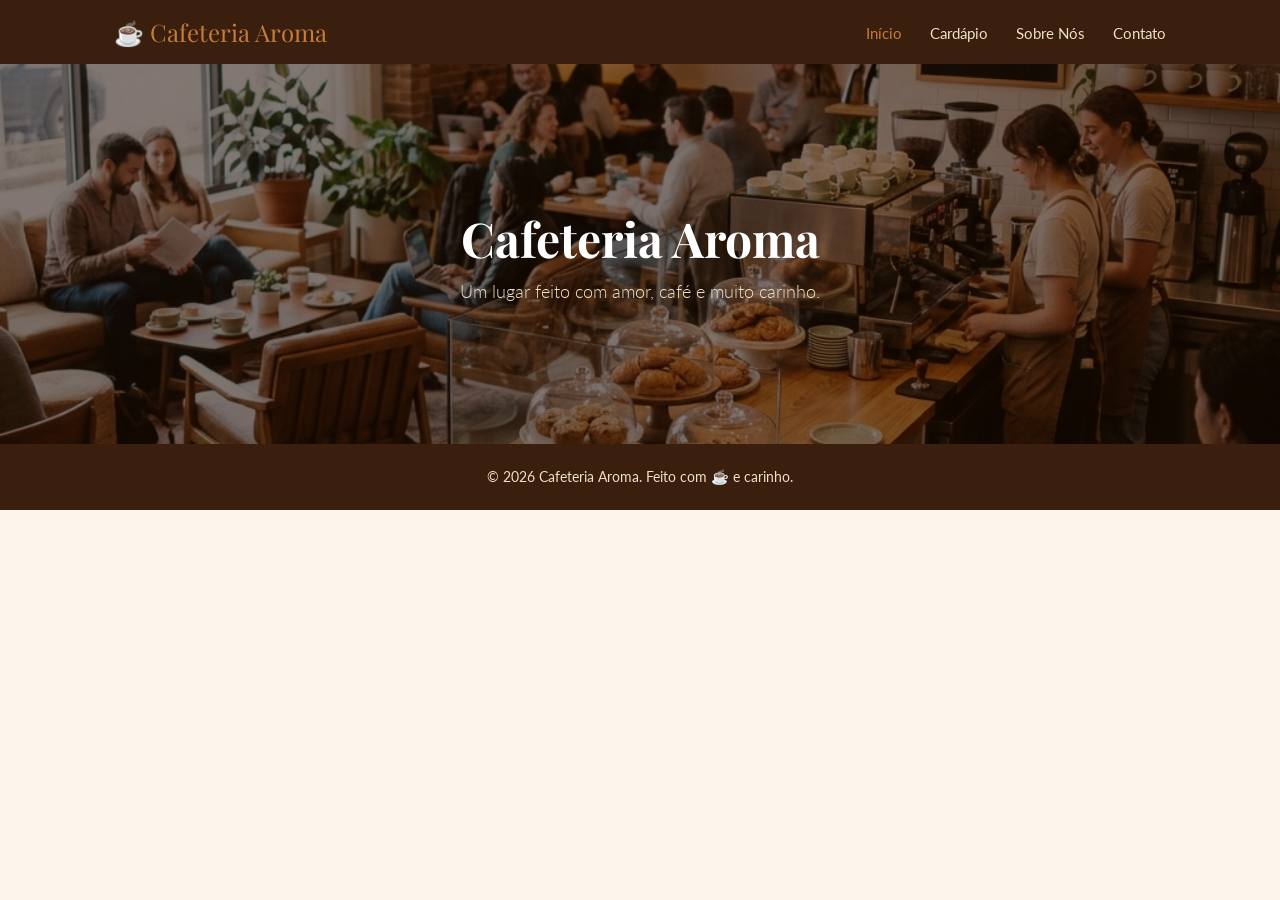
==== index.html @ 2661afe2 "Adiciona arquivos do site da cafeteria" ====
<!DOCTYPE html>
<html lang="pt-BR">

<head>
    <meta charset="UTF-8" />
    <meta name="viewport" content="width=device-width, initial-scale=1.0" />
    <title>Sobre Nós | Cafeteria Aroma</title>
    <meta name="description"
        content="Conheça a Cafeteria Aroma — nossa história, localização e como entrar em contato conosco." />
    <link rel="preconnect" href="https://fonts.googleapis.com" />
    <link
        href="https://fonts.googleapis.com/css2?family=Playfair+Display:wght@600;700&family=Lato:wght@300;400;700&display=swap"
        rel="stylesheet" />
    <link rel="stylesheet" href="index.css" />
</head>

<body>

    <!-- CABEÇALHO / NAV -->
    <header class="navbar">
        <div class="nav-container">
            <a href="#" class="logo">☕ Cafeteria Aroma</a>
            <nav>
                <ul class="nav-links">
                    <li><a href="index.html" class="active">Início</a></li>
                    <li><a href="#">Cardápio</a></li>
                    <li><a href="sobre/sobre.html#sobre">Sobre Nós</a></li>
                    <li><a href="sobre/sobre.html#contato">Contato</a></li>
                </ul>
            </nav>
        </div>
    </header>
    <!-- BANNER HERO -->
    <section class="hero" id="sobre">
        <img src="banner.png" alt="Interior da cafeteria" class="hero-img" />
        <div class="hero-overlay">
            <h1>Cafeteria Aroma</h1>
            <p>Um lugar feito com amor, café e muito carinho.</p>
        </div>
    </section>

    <!-- RODAPÉ -->
    <footer class="rodape">
        <p>© 2026 Cafeteria Aroma. Feito com ☕ e carinho.</p>
    </footer>

</body>

</html>
---- index.css ----
/* ================================================
   RESET & BASE
================================================ */
* {
  margin: 0;
  padding: 0;
  box-sizing: border-box;
}

:root {
  --marrom-escuro: #3b1f0e;
  --marrom:        #6b3a1f;
  --caramelo:      #c47c3a;
  --creme:         #fdf5ec;
  --bege:          #f0e0c8;
  --branco:        #ffffff;
  --texto:         #3b2a1a;
  --cinza-leve:    #f5f0eb;
}

html {
  scroll-behavior: smooth;
}

body {
  font-family: 'Lato', sans-serif;
  background-color: var(--creme);
  color: var(--texto);
}

/* ================================================
   NAVBAR
================================================ */
.navbar {
  background-color: var(--marrom-escuro);
  position: sticky;
  top: 0;
  z-index: 100;
}

.nav-container {
  max-width: 1100px;
  margin: 0 auto;
  padding: 16px 24px;
  display: flex;
  align-items: center;
  justify-content: space-between;
}

.logo {
  color: var(--caramelo);
  font-family: 'Playfair Display', serif;
  font-size: 1.5rem;
  text-decoration: none;
}

.nav-links {
  list-style: none;
  display: flex;
  gap: 28px;
}

.nav-links a {
  color: var(--bege);
  text-decoration: none;
  font-size: 0.95rem;
  transition: color 0.25s;
}

.nav-links a:hover,
.nav-links a.active {
  color: var(--caramelo);
}

/* ================================================
   HERO / BANNER
================================================ */
.hero {
  position: relative;
  height: 380px;
  overflow: hidden;
}

.hero-img {
  width: 100%;
  height: 100%;
  object-fit: cover;
  display: block;
}

.hero-overlay {
  position: absolute;
  inset: 0;
  background: rgba(30, 10, 0, 0.55);
  display: flex;
  flex-direction: column;
  align-items: center;
  justify-content: center;
  text-align: center;
  padding: 20px;
}

.hero-overlay h1 {
  font-family: 'Playfair Display', serif;
  font-size: 3rem;
  color: var(--branco);
  margin-bottom: 10px;
}

.hero-overlay p {
  font-size: 1.15rem;
  color: var(--bege);
  font-weight: 300;
}

/* ================================================
   CONTAINER GERAL
================================================ */
.container {
  max-width: 1100px;
  margin: 0 auto;
  padding: 60px 24px;
}

.section-title {
  font-family: 'Playfair Display', serif;
  font-size: 2rem;
  color: var(--marrom);
  text-align: center;
  margin-bottom: 40px;
  position: relative;
}

.section-title::after {
  content: '';
  display: block;
  width: 60px;
  height: 3px;
  background: var(--caramelo);
  margin: 10px auto 0;
  border-radius: 2px;
}

/* ================================================
   SOBRE NÓS
================================================ */
.sobre-section {
  background-color: var(--branco);
}

.sobre-grid {
  display: grid;
  grid-template-columns: 1fr 1fr;
  gap: 48px;
  align-items: start;
}

.sobre-text h2 {
  font-family: 'Playfair Display', serif;
  font-size: 1.8rem;
  color: var(--marrom);
  margin-bottom: 20px;
}

.sobre-text p {
  font-size: 1rem;
  line-height: 1.75;
  color: #555;
  margin-bottom: 14px;
}

.sobre-cards {
  display: flex;
  flex-direction: column;
  gap: 20px;
}

.card {
  background: var(--cinza-leve);
  border-left: 4px solid var(--caramelo);
  border-radius: 8px;
  padding: 20px 24px;
  transition: transform 0.25s, box-shadow 0.25s;
}

.card:hover {
  transform: translateX(6px);
  box-shadow: 2px 4px 14px rgba(0,0,0,0.08);
}

.card-icon {
  font-size: 1.6rem;
}

.card h3 {
  font-family: 'Playfair Display', serif;
  font-size: 1.1rem;
  color: var(--marrom);
  margin: 6px 0 4px;
}

.card p {
  font-size: 0.92rem;
  color: #666;
}

/* ================================================
   EQUIPE
================================================ */
.equipe-section {
  background-color: var(--creme);
}

.equipe-grid {
  display: flex;
  justify-content: center;
  gap: 32px;
  flex-wrap: wrap;
}

.equipe-grid .membro {
  flex: 0 1 160px;
}

.membro {
  text-align: center;
  transition: transform 0.25s;
}

.membro:hover {
  transform: translateY(-6px);
}

.avatar {
  font-size: 4rem;
  background: var(--bege);
  border-radius: 50%;
  width: 90px;
  height: 90px;
  display: flex;
  align-items: center;
  justify-content: center;
  margin: 0 auto 12px;
  border: 3px solid var(--caramelo);
}

.membro h4 {
  font-family: 'Playfair Display', serif;
  font-size: 1.1rem;
  color: var(--marrom-escuro);
}

.membro p {
  font-size: 0.88rem;
  color: #888;
  margin-top: 4px;
}

/* ================================================
   HORÁRIO
================================================ */
.horario-section {
  background-color: var(--marrom-escuro);
}

.horario-section .section-title {
  color: var(--caramelo);
}

.horario-tabela {
  max-width: 500px;
  margin: 0 auto;
  border-radius: 10px;
  overflow: hidden;
}

.horario-linha {
  display: flex;
  justify-content: space-between;
  padding: 16px 24px;
  background: rgba(255,255,255,0.06);
  border-bottom: 1px solid rgba(255,255,255,0.08);
  color: var(--bege);
  font-size: 0.97rem;
}

.horario-linha.destaque {
  background: rgba(196, 124, 58, 0.25);
  color: var(--caramelo);
  font-weight: 700;
}

/* ================================================
   LOCALIZAÇÃO
================================================ */
.localizacao-section {
  background-color: var(--branco);
}

.localizacao-grid {
  display: grid;
  grid-template-columns: 1fr 1.5fr;
  gap: 40px;
  align-items: center;
}

.localizacao-info p {
  font-size: 0.97rem;
  line-height: 2;
  color: #555;
}

.mapa-wrapper {
  border-radius: 12px;
  overflow: hidden;
  border: 3px solid var(--bege);
  box-shadow: 0 4px 16px rgba(0,0,0,0.1);
}

.mapa-wrapper iframe {
  width: 100%;
  height: 280px;
  border: none;
  display: block;
}

/* ================================================
   CONTATO
================================================ */
.contato-section {
  background-color: var(--creme);
}

.contato-grid {
  display: grid;
  grid-template-columns: 1fr 1.4fr;
  gap: 48px;
  align-items: start;
}

.contato-info {
  display: flex;
  flex-direction: column;
  gap: 24px;
}

.contato-item {
  display: flex;
  align-items: flex-start;
  gap: 16px;
}

.contato-icon {
  font-size: 1.6rem;
  margin-top: 2px;
}

.contato-item strong {
  display: block;
  font-size: 0.95rem;
  color: var(--marrom);
  margin-bottom: 2px;
}

.contato-item p {
  font-size: 0.92rem;
  color: #666;
}

/* FORMULÁRIO */
.contato-form {
  background: var(--branco);
  border-radius: 12px;
  padding: 36px;
  box-shadow: 0 4px 20px rgba(0,0,0,0.07);
}

.contato-form h3 {
  font-family: 'Playfair Display', serif;
  font-size: 1.4rem;
  color: var(--marrom);
  margin-bottom: 24px;
}

.form-group {
  margin-bottom: 18px;
}

.form-group label {
  display: block;
  font-size: 0.88rem;
  color: var(--marrom);
  font-weight: 700;
  margin-bottom: 6px;
}

.form-group input,
.form-group textarea {
  width: 100%;
  padding: 10px 14px;
  border: 1.5px solid var(--bege);
  border-radius: 8px;
  font-family: 'Lato', sans-serif;
  font-size: 0.95rem;
  background: var(--creme);
  color: var(--texto);
  transition: border-color 0.25s;
  resize: vertical;
}

.form-group input:focus,
.form-group textarea:focus {
  outline: none;
  border-color: var(--caramelo);
}

#btn-enviar {
  width: 100%;
  padding: 13px;
  background-color: var(--caramelo);
  color: var(--branco);
  border: none;
  border-radius: 8px;
  font-family: 'Lato', sans-serif;
  font-size: 1rem;
  font-weight: 700;
  cursor: pointer;
  transition: background-color 0.25s, transform 0.15s;
}

#btn-enviar:hover {
  background-color: var(--marrom);
  transform: translateY(-2px);
}

.form-feedback {
  margin-top: 14px;
  text-align: center;
  font-size: 0.93rem;
  min-height: 20px;
}

/* ================================================
   RODAPÉ
================================================ */
.rodape {
  background-color: var(--marrom-escuro);
  text-align: center;
  padding: 24px;
  color: var(--bege);
  font-size: 0.9rem;
}

/* ================================================
   RESPONSIVO
================================================ */
@media (max-width: 768px) {
  .sobre-grid,
  .localizacao-grid,
  .contato-grid {
    grid-template-columns: 1fr;
  }

  .hero-overlay h1 {
    font-size: 2rem;
  }

  .nav-links {
    gap: 16px;
  }

  .hero {
    height: 260px;
  }
}
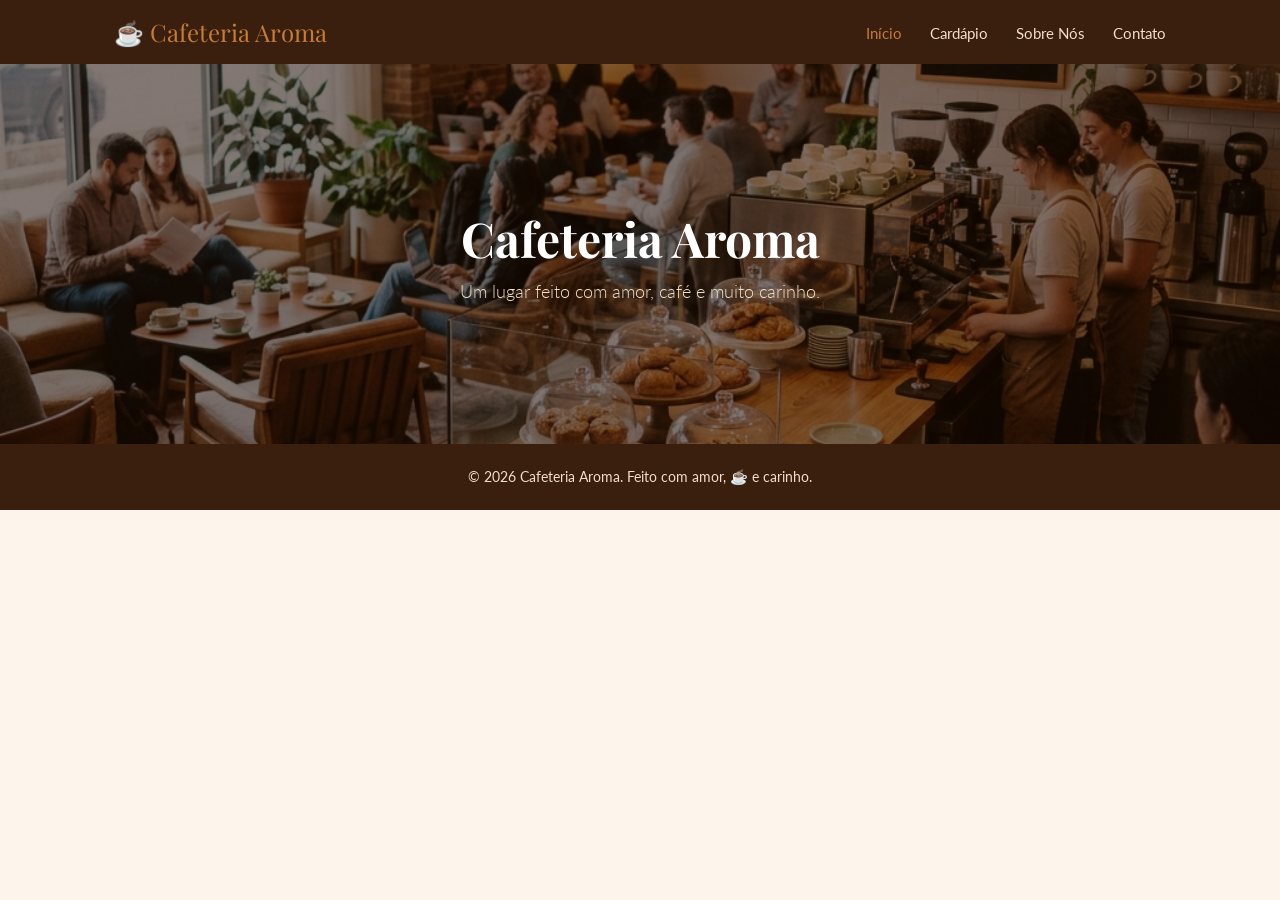
==== commit 1f78367d: "alteracao footer" ====
--- a/index.html
+++ b/index.html
@@ -41,7 +41,7 @@
 
     <!-- RODAPÉ -->
     <footer class="rodape">
-        <p>© 2026 Cafeteria Aroma. Feito com ☕ e carinho.</p>
+        <p>© 2026 Cafeteria Aroma. Feito com amor, ☕ e carinho.</p>
     </footer>
 
 </body>
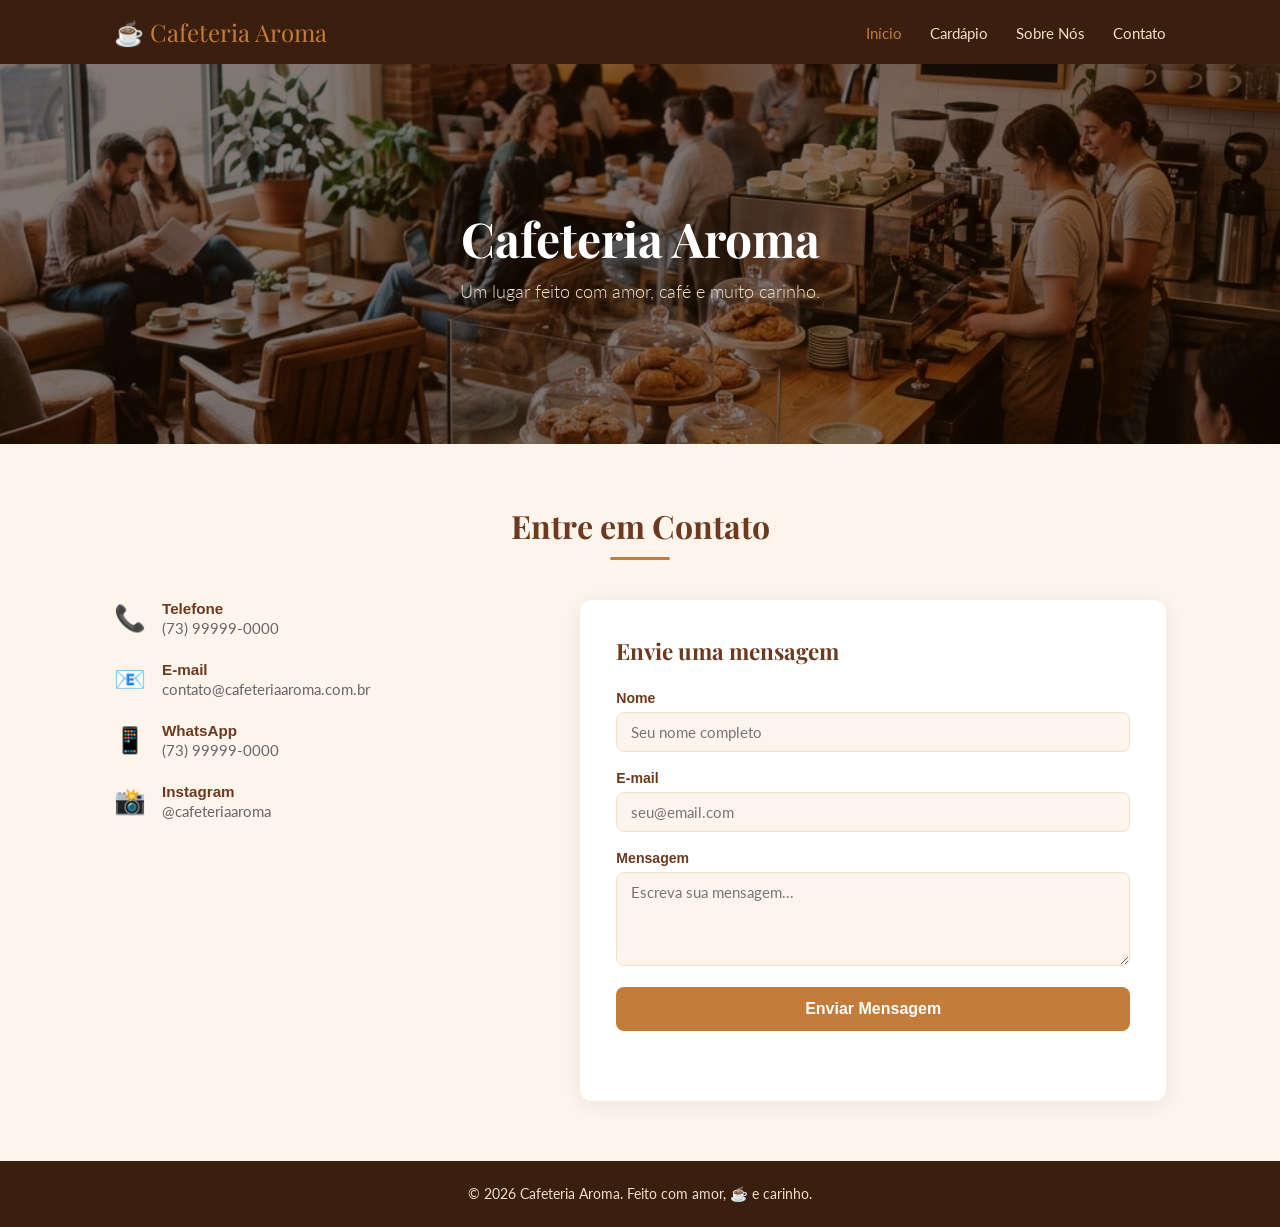
==== commit 5fe6ed55: "atualizacao index" ====
--- a/index.html
+++ b/index.html
@@ -39,6 +39,74 @@
         </div>
     </section>
 
+
+    <!-- CONTATO -->
+    <section class="contato-section" id="contato">
+        <div class="container">
+            <h2 class="section-title">Entre em Contato</h2>
+            <div class="contato-grid">
+
+                <!-- Informações de contato -->
+                <div class="contato-info">
+                    <div class="contato-item">
+                        <span class="contato-icon">📞</span>
+                        <div>
+                            <strong>Telefone</strong>
+                            <p>(73) 99999-0000</p>
+                        </div>
+                    </div>
+                    <div class="contato-item">
+                        <span class="contato-icon">📧</span>
+                        <div>
+                            <strong>E-mail</strong>
+                            <p>contato@cafeteriaaroma.com.br</p>
+                        </div>
+                    </div>
+                    <div class="contato-item">
+                        <span class="contato-icon">📱</span>
+                        <div>
+                            <strong>WhatsApp</strong>
+                            <p>(73) 99999-0000</p>
+                        </div>
+                    </div>
+                    <div class="contato-item">
+                        <span class="contato-icon">📸</span>
+                        <div>
+                            <strong>Instagram</strong>
+                            <p>@cafeteriaaroma</p>
+                        </div>
+                    </div>
+                </div>
+
+                <!-- Formulário de contato -->
+                <form class="contato-form" id="contato-form">
+                    <h3>Envie uma mensagem</h3>
+
+                    <div class="form-group">
+                        <label for="nome">Nome</label>
+                        <input type="text" id="nome" name="nome" placeholder="Seu nome completo" required />
+                    </div>
+
+                    <div class="form-group">
+                        <label for="email">E-mail</label>
+                        <input type="email" id="email" name="email" placeholder="seu@email.com" required />
+                    </div>
+
+                    <div class="form-group">
+                        <label for="mensagem">Mensagem</label>
+                        <textarea id="mensagem" name="mensagem" rows="4" placeholder="Escreva sua mensagem..."
+                            required></textarea>
+                    </div>
+
+                    <button type="submit" id="btn-enviar">Enviar Mensagem</button>
+
+                    <p id="form-feedback" class="form-feedback"></p>
+                </form>
+
+            </div>
+        </div>
+    </section>
+
     <!-- RODAPÉ -->
     <footer class="rodape">
         <p>© 2026 Cafeteria Aroma. Feito com amor, ☕ e carinho.</p>
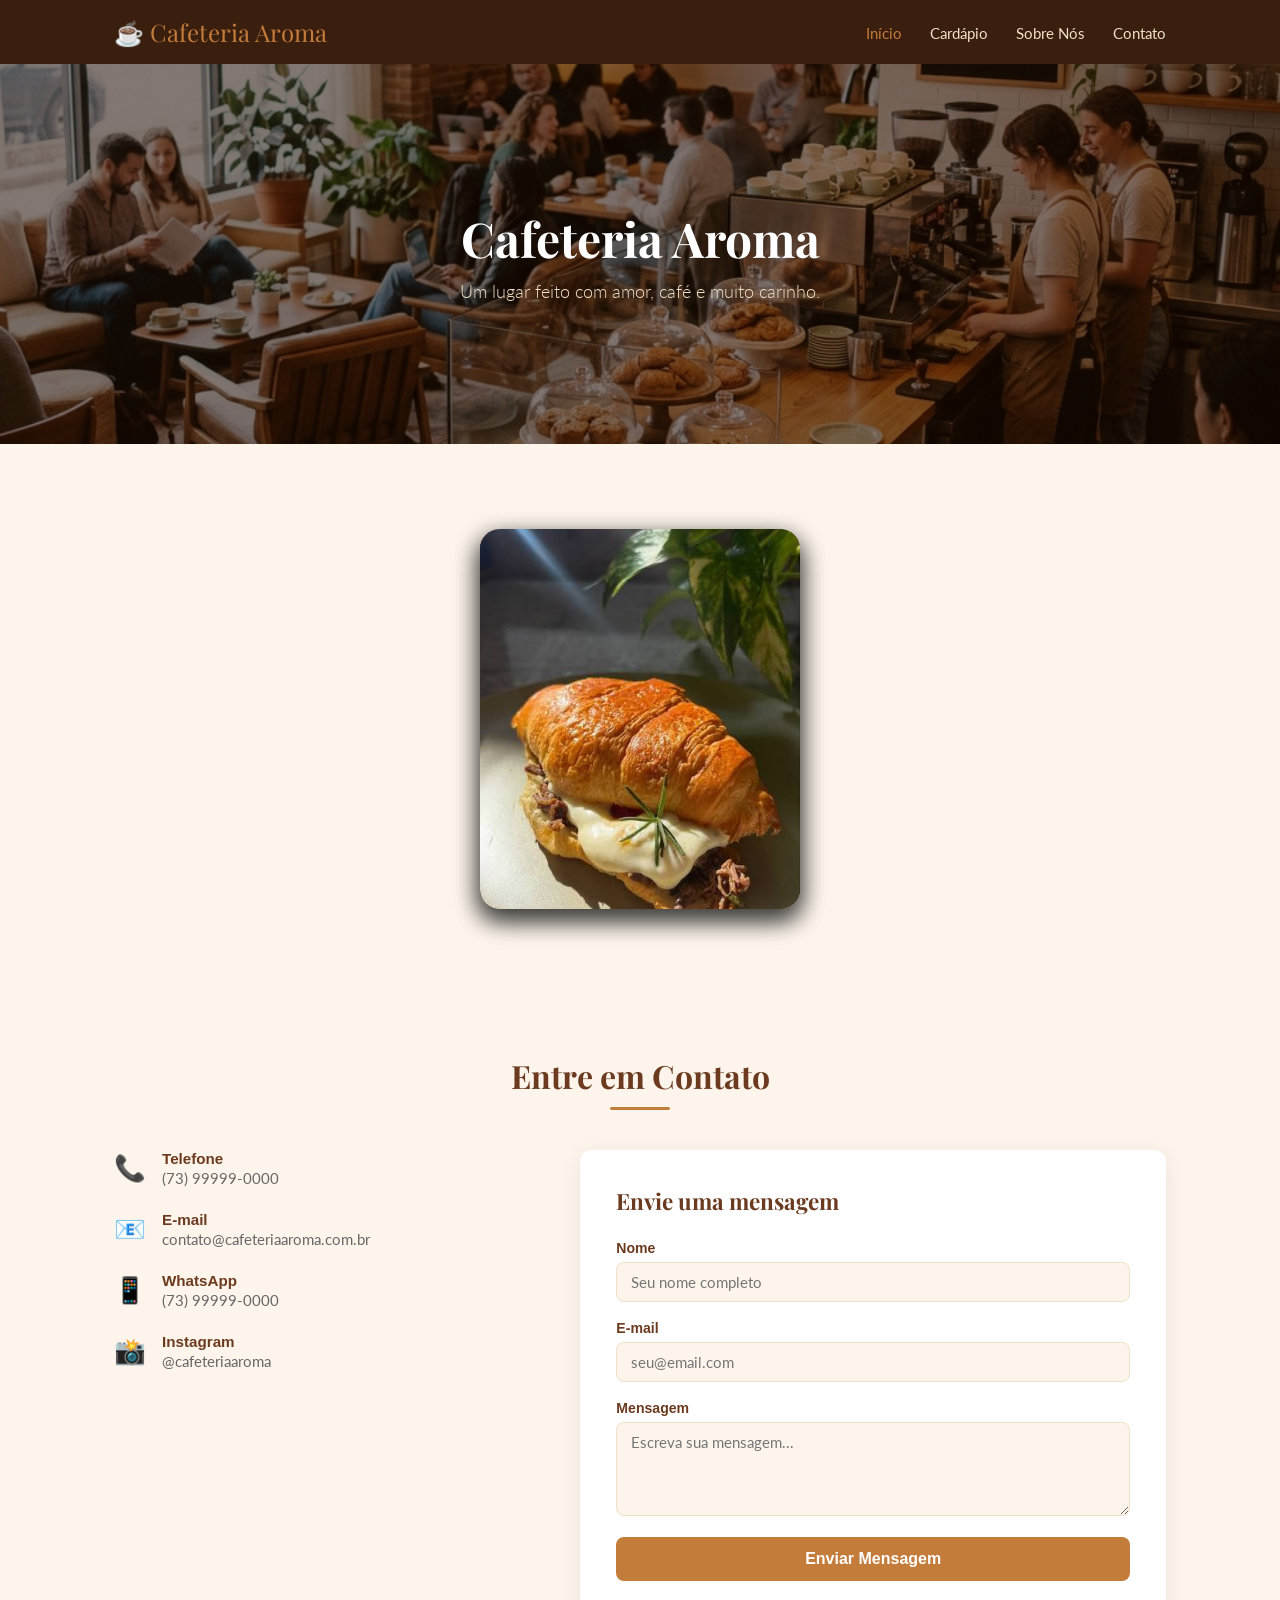
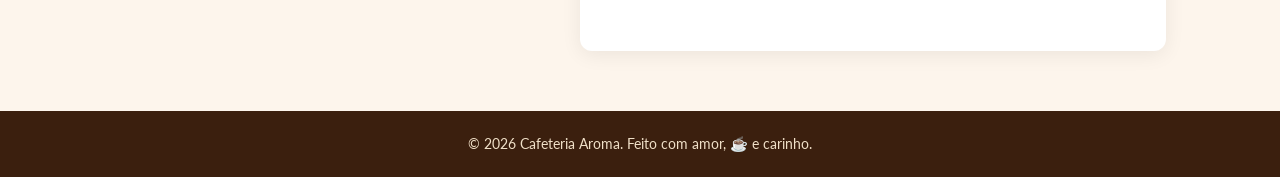
==== commit da5cda60: "atualizacoes index" ====
--- a/index.html
+++ b/index.html
@@ -39,6 +39,14 @@
         </div>
     </section>
 
+    <section id="sobre">
+        <!-- O carrossel deve ficar aqui dentro -->
+        <div class="carrossel-foco">
+            <img src="cafe.jpg" alt="Produto 1" class="img1">
+            <img src="bolo.jpg" alt="Produto 2" class="img2">
+            <img src="croissant.jpg" alt="Produto 3" class="img3">
+        </div>
+    </section>
 
     <!-- CONTATO -->
     <section class="contato-section" id="contato">
--- a/index.css
+++ b/index.css
@@ -9,13 +9,13 @@
 
 :root {
   --marrom-escuro: #3b1f0e;
-  --marrom:        #6b3a1f;
-  --caramelo:      #c47c3a;
-  --creme:         #fdf5ec;
-  --bege:          #f0e0c8;
-  --branco:        #ffffff;
-  --texto:         #3b2a1a;
-  --cinza-leve:    #f5f0eb;
+  --marrom: #6b3a1f;
+  --caramelo: #c47c3a;
+  --creme: #fdf5ec;
+  --bege: #f0e0c8;
+  --branco: #ffffff;
+  --texto: #3b2a1a;
+  --cinza-leve: #f5f0eb;
 }
 
 html {
@@ -185,7 +185,7 @@
 
 .card:hover {
   transform: translateX(6px);
-  box-shadow: 2px 4px 14px rgba(0,0,0,0.08);
+  box-shadow: 2px 4px 14px rgba(0, 0, 0, 0.08);
 }
 
 .card-icon {
@@ -278,8 +278,8 @@
   display: flex;
   justify-content: space-between;
   padding: 16px 24px;
-  background: rgba(255,255,255,0.06);
-  border-bottom: 1px solid rgba(255,255,255,0.08);
+  background: rgba(255, 255, 255, 0.06);
+  border-bottom: 1px solid rgba(255, 255, 255, 0.08);
   color: var(--bege);
   font-size: 0.97rem;
 }
@@ -314,7 +314,7 @@
   border-radius: 12px;
   overflow: hidden;
   border: 3px solid var(--bege);
-  box-shadow: 0 4px 16px rgba(0,0,0,0.1);
+  box-shadow: 0 4px 16px rgba(0, 0, 0, 0.1);
 }
 
 .mapa-wrapper iframe {
@@ -372,7 +372,7 @@
   background: var(--branco);
   border-radius: 12px;
   padding: 36px;
-  box-shadow: 0 4px 20px rgba(0,0,0,0.07);
+  box-shadow: 0 4px 20px rgba(0, 0, 0, 0.07);
 }
 
 .contato-form h3 {
@@ -455,6 +455,7 @@
    RESPONSIVO
 ================================================ */
 @media (max-width: 768px) {
+
   .sobre-grid,
   .localizacao-grid,
   .contato-grid {
@@ -473,3 +474,134 @@
     height: 260px;
   }
 }
+
+/* Container que centraliza o carrossel na tela */
+.carrossel-foco {
+  position: relative;
+  width: 100%;
+  max-width: 900px;
+  height: 450px;
+  /* Altura do espaço total */
+  margin: 50px auto;
+  /* O 'auto' é o que centraliza a div no meio da tela */
+  display: flex;
+  justify-content: center;
+  align-items: center;
+}
+
+/* Estilo base de todas as imagens */
+.carrossel-foco img {
+  position: absolute;
+  /* Isso é o que permite que elas fiquem lado a lado/sobrepostas */
+  width: 320px;
+  height: 380px;
+  object-fit: cover;
+  border-radius: 20px;
+  /* Cantos arredondados */
+  box-shadow: 0 10px 25px rgba(0, 0, 0, 0.4);
+  /* Sombra para dar profundidade */
+}
+
+/* Aplicando as animações */
+.img1 {
+  animation: ciclo1 9s infinite ease-in-out;
+}
+
+.img2 {
+  animation: ciclo2 9s infinite ease-in-out;
+}
+
+.img3 {
+  animation: ciclo3 9s infinite ease-in-out;
+}
+
+/* As animações que movem as imagens para os lados (-75% e 75%) e diminuem o tamanho (scale 0.8) */
+@keyframes ciclo1 {
+
+  0%,
+  25% {
+    transform: translateX(0) scale(1);
+    opacity: 1;
+    z-index: 2;
+  }
+
+  33%,
+  58% {
+    transform: translateX(-75%) scale(0.8);
+    opacity: 0.4;
+    z-index: 1;
+  }
+
+  66%,
+  91% {
+    transform: translateX(75%) scale(0.8);
+    opacity: 0.4;
+    z-index: 1;
+  }
+
+  100% {
+    transform: translateX(0) scale(1);
+    opacity: 1;
+    z-index: 2;
+  }
+}
+
+@keyframes ciclo2 {
+
+  0%,
+  25% {
+    transform: translateX(75%) scale(0.8);
+    opacity: 0.4;
+    z-index: 1;
+  }
+
+  33%,
+  58% {
+    transform: translateX(0) scale(1);
+    opacity: 1;
+    z-index: 2;
+  }
+
+  66%,
+  91% {
+    transform: translateX(-75%) scale(0.8);
+    opacity: 0.4;
+    z-index: 1;
+  }
+
+  100% {
+    transform: translateX(75%) scale(0.8);
+    opacity: 0.4;
+    z-index: 1;
+  }
+}
+
+@keyframes ciclo3 {
+
+  0%,
+  25% {
+    transform: translateX(-75%) scale(0.8);
+    opacity: 0.4;
+    z-index: 1;
+  }
+
+  33%,
+  58% {
+    transform: translateX(75%) scale(0.8);
+    opacity: 0.4;
+    z-index: 1;
+  }
+
+  66%,
+  91% {
+    transform: translateX(0) scale(1);
+    opacity: 1;
+    z-index: 2;
+  }
+
+  100% {
+    transform: translateX(-75%) scale(0.8);
+    opacity: 0.4;
+    z-index: 1;
+  }
+}
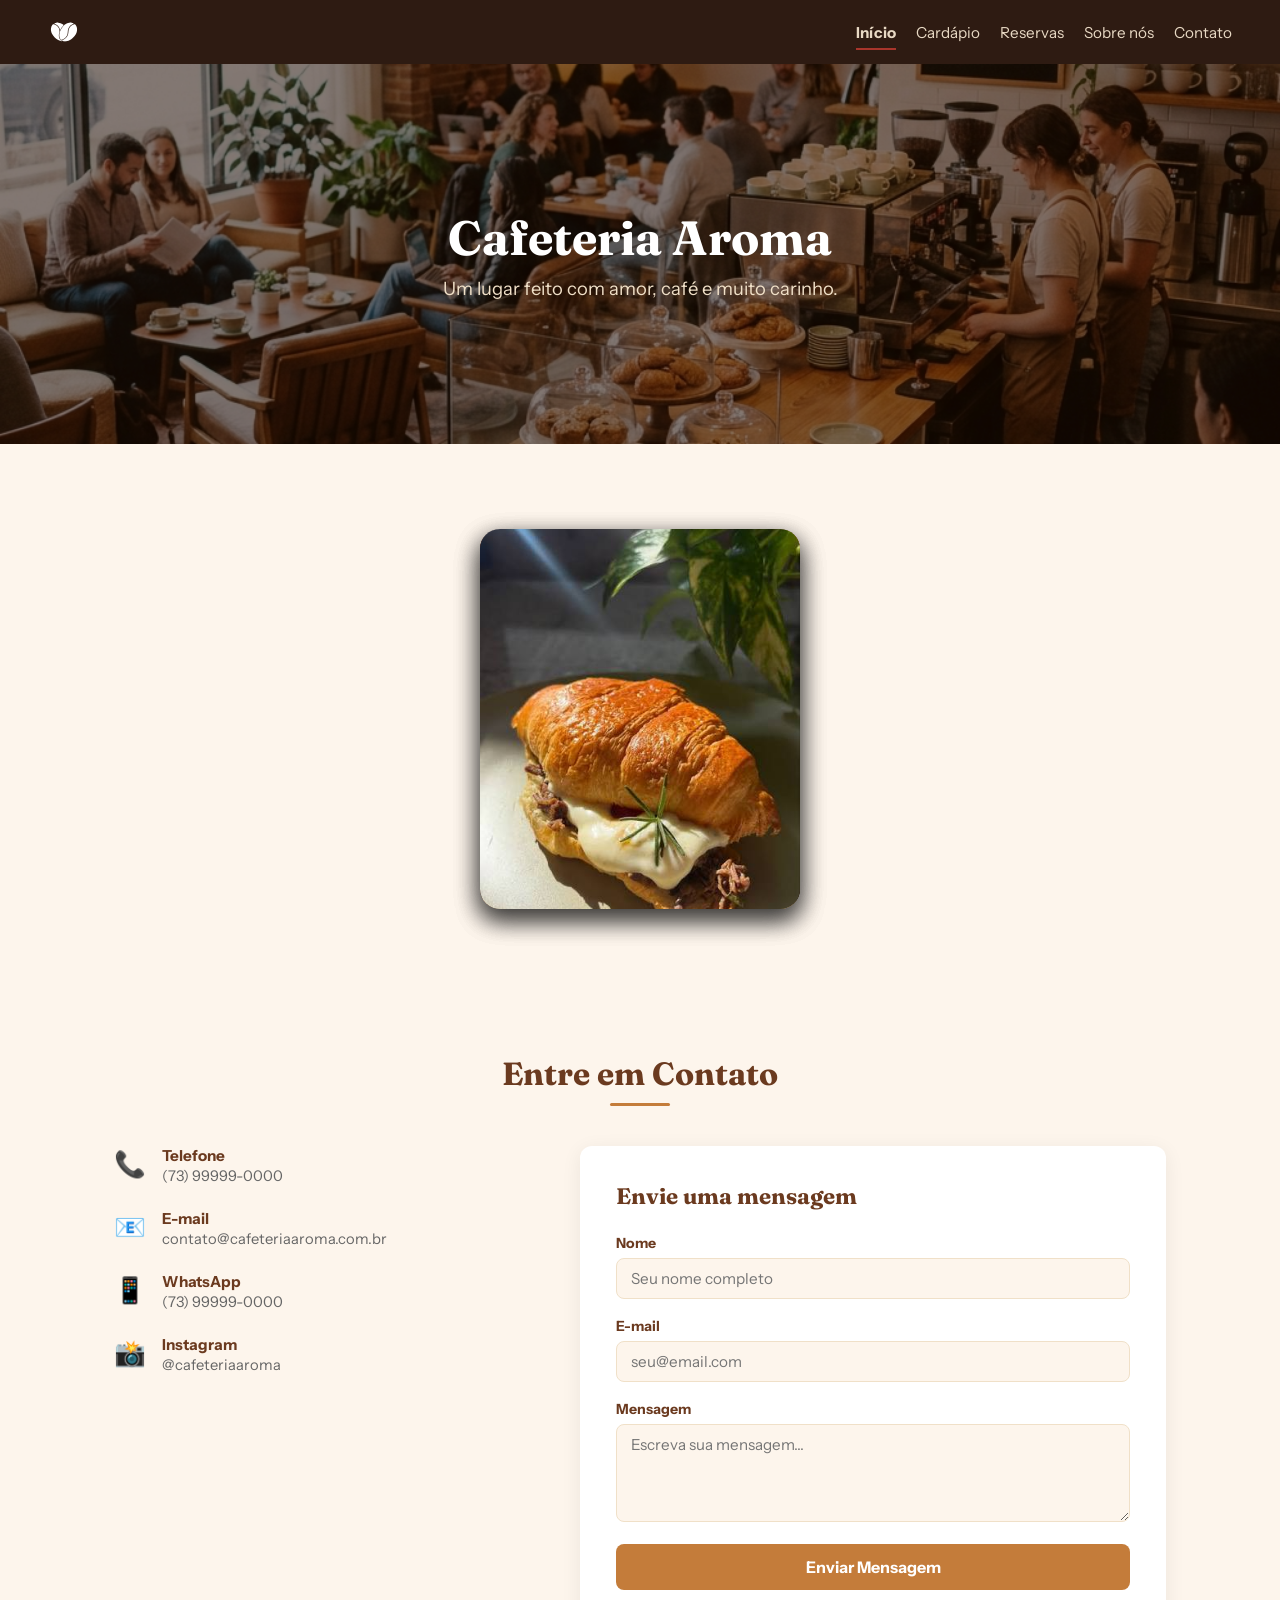
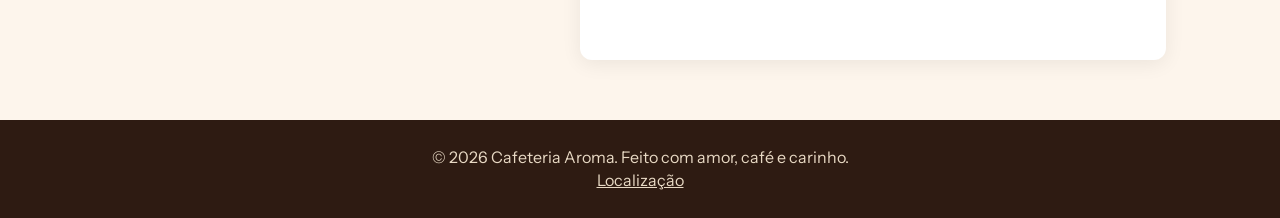
==== commit 475253db: "atualizações e junções de páginas" ====
--- a/index.html
+++ b/index.html
@@ -8,8 +8,9 @@
     <meta name="description"
         content="Conheça a Cafeteria Aroma — nossa história, localização e como entrar em contato conosco." />
     <link rel="preconnect" href="https://fonts.googleapis.com" />
+    <link rel="preconnect" href="https://fonts.gstatic.com" crossorigin />
     <link
-        href="https://fonts.googleapis.com/css2?family=Playfair+Display:wght@600;700&family=Lato:wght@300;400;700&display=swap"
+        href="https://fonts.googleapis.com/css2?family=Fraunces:opsz,wght@9..144,600;9..144,700&family=Instrument+Sans:wght@400;500;600&display=swap"
         rel="stylesheet" />
     <link rel="stylesheet" href="index.css" />
 </head>
@@ -17,18 +18,18 @@
 <body>
 
     <!-- CABEÇALHO / NAV -->
-    <header class="navbar">
-        <div class="nav-container">
-            <a href="#" class="logo">☕ Cafeteria Aroma</a>
-            <nav>
-                <ul class="nav-links">
-                    <li><a href="index.html" class="active">Início</a></li>
-                    <li><a href="#">Cardápio</a></li>
-                    <li><a href="sobre/sobre.html#sobre">Sobre Nós</a></li>
-                    <li><a href="sobre/sobre.html#contato">Contato</a></li>
-                </ul>
-            </nav>
-        </div>
+    <!-- CABEÇALHO / NAV (Estilo Reserva) -->
+    <header class="topo">
+        <a class="logo" href="index.html"><img src="logocafeteria.svg" alt="Ícone Aroma"></a>
+        <nav aria-label="Navegação principal">
+            <ul>
+                <li><a href="index.html" aria-current="page">Início</a></li>
+                <li><a href="cardapio/cardapio.html">Cardápio</a></li>
+                <li><a href="reserva/reserva.html">Reservas</a></li>
+                <li><a href="sobre/sobre.html#sobre">Sobre nós</a></li>
+                <li><a href="sobre/sobre.html#contato">Contato</a></li>
+            </ul>
+        </nav>
     </header>
     <!-- BANNER HERO -->
     <section class="hero" id="sobre">
@@ -42,9 +43,9 @@
     <section id="sobre">
         <!-- O carrossel deve ficar aqui dentro -->
         <div class="carrossel-foco">
-            <img src="cafe.jpg" alt="Produto 1" class="img1">
-            <img src="bolo.jpg" alt="Produto 2" class="img2">
-            <img src="croissant.jpg" alt="Produto 3" class="img3">
+            <img src="cafe.jpg" alt="Café quentinho moído na hora!" class="img1">
+            <img src="bolo.jpg" alt="Bolo de Chocolate com aroma especial" class="img2">
+            <img src="croissant.jpg" alt="Croissant Recheado, do jeito que o povo gosta!" class="img3">
         </div>
     </section>
 
@@ -117,7 +118,8 @@
 
     <!-- RODAPÉ -->
     <footer class="rodape">
-        <p>© 2026 Cafeteria Aroma. Feito com amor, ☕ e carinho.</p>
+        <p>© 2026 Cafeteria Aroma. Feito com amor, café e carinho.</p>
+        <p><a href="sobre/sobre.html#localizacao">Localização</a></p>
     </footer>
 
 </body>
--- a/index.css
+++ b/index.css
@@ -16,6 +16,9 @@
   --branco: #ffffff;
   --texto: #3b2a1a;
   --cinza-leve: #f5f0eb;
+  /* Variáveis compartilhadas com reserva.css */
+  --espresso: #2e1b12;
+  --latte: #e8d9c4;
 }
 
 html {
@@ -23,7 +26,7 @@
 }
 
 body {
-  font-family: 'Lato', sans-serif;
+  font-family: "Instrument Sans", system-ui, -apple-system, "Segoe UI", sans-serif;
   background-color: var(--creme);
   color: var(--texto);
 }
@@ -31,45 +34,64 @@
 /* ================================================
    NAVBAR
 ================================================ */
-.navbar {
-  background-color: var(--marrom-escuro);
+/* ================================================
+   NAVBAR (Estilo Reserva)
+================================================ */
+.topo {
+  background: #2e1b12;
+  color: #e8d9c4;
+  display: flex;
+  flex-wrap: wrap;
+  align-items: center;
+  justify-content: space-between;
+  gap: .75rem 2rem;
+  padding: 1rem clamp(1rem, 5vw, 3rem);
   position: sticky;
   top: 0;
   z-index: 100;
 }
 
-.nav-container {
-  max-width: 1100px;
-  margin: 0 auto;
-  padding: 16px 24px;
-  display: flex;
-  align-items: center;
-  justify-content: space-between;
-}
-
 .logo {
-  color: var(--caramelo);
-  font-family: 'Playfair Display', serif;
   font-size: 1.5rem;
-  text-decoration: none;
-}
-
-.nav-links {
-  list-style: none;
-  display: flex;
-  gap: 28px;
-}
-
-.nav-links a {
   color: var(--bege);
   text-decoration: none;
+  font-family: 'Playfair Display', serif;
+  display: flex;
+  align-items: center;
+  gap: 12px;
+}
+
+.logo svg,
+.logo img {
+  width: 32px;
+  height: 32px;
+}
+
+.topo ul {
+  list-style: none;
+  display: flex;
+  flex-wrap: wrap;
+  gap: .25rem 1.25rem;
+  margin: 0;
+  padding: 0;
+}
+
+.topo nav a {
+  color: #e8d9c4;
+  text-decoration: none;
+  padding: .35rem 0;
+  border-bottom: 2px solid transparent;
   font-size: 0.95rem;
-  transition: color 0.25s;
-}
-
-.nav-links a:hover,
-.nav-links a.active {
-  color: var(--caramelo);
+  transition: border-color 0.25s;
+}
+
+.topo nav a:hover {
+  border-bottom-color: #e8d9c4;
+}
+
+.topo nav a[aria-current="page"] {
+  border-bottom-color: #a8352b;
+  font-weight: 700;
 }
 
 /* ================================================
@@ -101,7 +123,7 @@
 }
 
 .hero-overlay h1 {
-  font-family: 'Playfair Display', serif;
+  font-family: "Fraunces", Georgia, "Times New Roman", serif;
   font-size: 3rem;
   color: var(--branco);
   margin-bottom: 10px;
@@ -123,7 +145,7 @@
 }
 
 .section-title {
-  font-family: 'Playfair Display', serif;
+  font-family: "Fraunces", Georgia, "Times New Roman", serif;
   font-size: 2rem;
   color: var(--marrom);
   text-align: center;
@@ -156,7 +178,7 @@
 }
 
 .sobre-text h2 {
-  font-family: 'Playfair Display', serif;
+  font-family: "Fraunces", Georgia, "Times New Roman", serif;
   font-size: 1.8rem;
   color: var(--marrom);
   margin-bottom: 20px;
@@ -193,7 +215,7 @@
 }
 
 .card h3 {
-  font-family: 'Playfair Display', serif;
+  font-family: "Fraunces", Georgia, "Times New Roman", serif;
   font-size: 1.1rem;
   color: var(--marrom);
   margin: 6px 0 4px;
@@ -245,7 +267,7 @@
 }
 
 .membro h4 {
-  font-family: 'Playfair Display', serif;
+  font-family: "Fraunces", Georgia, "Times New Roman", serif;
   font-size: 1.1rem;
   color: var(--marrom-escuro);
 }
@@ -376,7 +398,7 @@
 }
 
 .contato-form h3 {
-  font-family: 'Playfair Display', serif;
+  font-family: "Fraunces", Georgia, "Times New Roman", serif;
   font-size: 1.4rem;
   color: var(--marrom);
   margin-bottom: 24px;
@@ -400,7 +422,7 @@
   padding: 10px 14px;
   border: 1.5px solid var(--bege);
   border-radius: 8px;
-  font-family: 'Lato', sans-serif;
+  font-family: "Instrument Sans", system-ui, -apple-system, "Segoe UI", sans-serif;
   font-size: 0.95rem;
   background: var(--creme);
   color: var(--texto);
@@ -421,7 +443,7 @@
   color: var(--branco);
   border: none;
   border-radius: 8px;
-  font-family: 'Lato', sans-serif;
+  font-family: "Instrument Sans", system-ui, -apple-system, "Segoe UI", sans-serif;
   font-size: 1rem;
   font-weight: 700;
   cursor: pointer;
@@ -444,11 +466,18 @@
    RODAPÉ
 ================================================ */
 .rodape {
-  background-color: var(--marrom-escuro);
+  background: var(--espresso);
+  color: var(--latte);
   text-align: center;
-  padding: 24px;
-  color: var(--bege);
-  font-size: 0.9rem;
+  padding: 1.5rem 1rem;
+}
+
+.rodape p {
+  margin: .2rem 0;
+}
+
+.rodape a {
+  color: var(--latte);
 }
 
 /* ================================================
@@ -481,28 +510,22 @@
   width: 100%;
   max-width: 900px;
   height: 450px;
-  /* Altura do espaço total */
   margin: 50px auto;
-  /* O 'auto' é o que centraliza a div no meio da tela */
   display: flex;
   justify-content: center;
   align-items: center;
 }
 
-/* Estilo base de todas as imagens */
 .carrossel-foco img {
   position: absolute;
-  /* Isso é o que permite que elas fiquem lado a lado/sobrepostas */
   width: 320px;
   height: 380px;
   object-fit: cover;
   border-radius: 20px;
-  /* Cantos arredondados */
   box-shadow: 0 10px 25px rgba(0, 0, 0, 0.4);
-  /* Sombra para dar profundidade */
-}
-
-/* Aplicando as animações */
+}
+
+/*Animações*/
 .img1 {
   animation: ciclo1 9s infinite ease-in-out;
 }
@@ -515,7 +538,6 @@
   animation: ciclo3 9s infinite ease-in-out;
 }
 
-/* As animações que movem as imagens para os lados (-75% e 75%) e diminuem o tamanho (scale 0.8) */
 @keyframes ciclo1 {
 
   0%,
